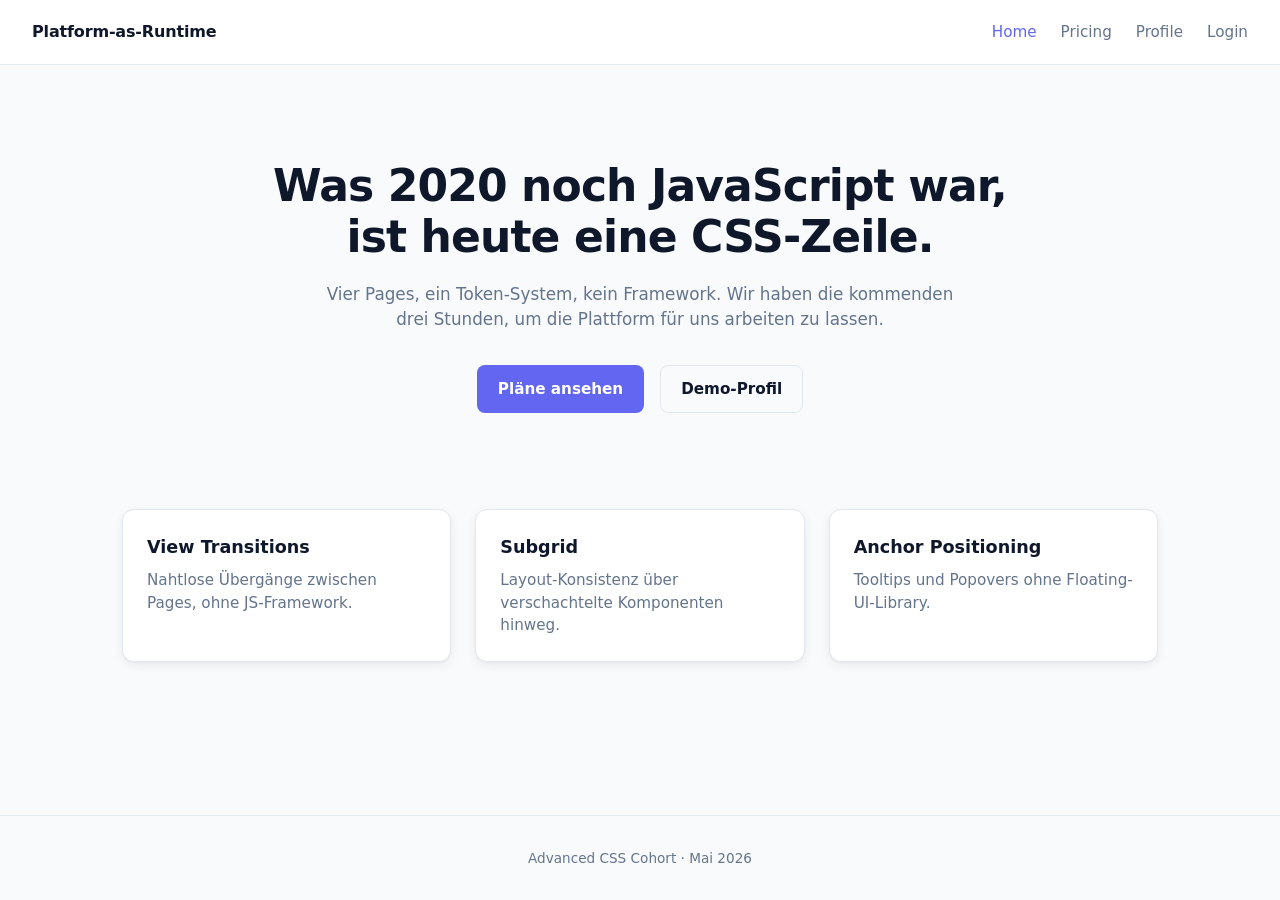
==== index.html @ ac160829 "feat: starter site — Home/Pricing/Profile/Login + tokens + stubs for transitions and tooltips" ====
<!DOCTYPE html>
<html lang="de">
<head>
  <meta charset="UTF-8">
  <meta name="viewport" content="width=device-width, initial-scale=1.0">
  <title>Platform as Runtime — Home</title>
  <link rel="stylesheet" href="tokens.css">
  <link rel="stylesheet" href="base.css">
  <link rel="stylesheet" href="pages.css">
  <link rel="stylesheet" href="transitions.css">
  <link rel="stylesheet" href="tooltips.css">
</head>
<body>
  <header class="site-nav">
    <a href="index.html" class="brand">Platform-as-Runtime</a>
    <nav>
      <a href="index.html" aria-current="page">Home</a>
      <a href="pricing.html">Pricing</a>
      <a href="profile.html">Profile</a>
      <a href="login.html">Login</a>
    </nav>
  </header>

  <main class="page page-home">
    <section class="hero">
      <h1>Was 2020 noch JavaScript war,<br>ist heute eine CSS-Zeile.</h1>
      <p class="lead">
        Vier Pages, ein Token-System, kein Framework. Wir haben die kommenden
        drei Stunden, um die Plattform für uns arbeiten zu lassen.
      </p>
      <div class="cta-row">
        <a href="pricing.html" class="btn btn-primary">Pläne ansehen</a>
        <a href="profile.html" class="btn btn-ghost">Demo-Profil</a>
      </div>
    </section>

    <section class="grid-features">
      <article class="feature-card">
        <h3>View Transitions</h3>
        <p>Nahtlose Übergänge zwischen Pages, ohne JS-Framework.</p>
      </article>
      <article class="feature-card">
        <h3>Subgrid</h3>
        <p>Layout-Konsistenz über verschachtelte Komponenten hinweg.</p>
      </article>
      <article class="feature-card">
        <h3>Anchor Positioning</h3>
        <p>Tooltips und Popovers ohne Floating-UI-Library.</p>
      </article>
    </section>
  </main>

  <footer class="site-footer">
    <p>Advanced CSS Cohort · Mai 2026</p>
  </footer>
</body>
</html>
---- tokens.css ----
/* ============================================================
   TOKENS.CSS — 3-Layer Token-System
   Layer 1 = Primitives, Layer 2 = Semantic, Layer 3 = Component
   Brand-Wechsel = Layer 2 ändern, alle Layer-3-Werte folgen.
   ============================================================ */

/* LAYER 1 — PRIMITIVES (rohe Werte, niemals direkt in Components) */
:root {
  --slate-50:  #f8fafc;
  --slate-100: #f1f5f9;
  --slate-200: #e2e8f0;
  --slate-300: #cbd5e1;
  --slate-500: #64748b;
  --slate-700: #334155;
  --slate-900: #0f172a;
  --indigo-500: #6366f1;
  --white: #ffffff;
  --black: #000000;
}

/* LAYER 2 — SEMANTIC (Bedeutung, nicht Zahl) */
:root {
  --color-brand:        var(--indigo-500);
  --color-text:         var(--slate-900);
  --color-text-muted:   var(--slate-500);
  --color-bg:           var(--slate-50);
  --color-card:         var(--white);
  --color-border:       var(--slate-200);
  --color-muted:        var(--slate-300);
}

/* LAYER 3 — COMPONENT (color-mix derived, oklch) */
:root {
  --color-featured-tint:   color-mix(in oklch, var(--color-brand)  8%, white);
  --color-featured-border: color-mix(in oklch, var(--color-brand) 70%, white);
  --color-button-hover:    color-mix(in oklch, var(--color-brand) 85%, black);
  --color-tooltip-bg:      var(--slate-900);
  --color-tooltip-text:    var(--slate-50);

  --radius-card:   0.75rem;
  --radius-button: 0.5rem;
  --radius-pill:   999px;

  --shadow-card: 0 1px 2px color-mix(in oklch, var(--black) 4%, transparent),
                 0 4px 12px color-mix(in oklch, var(--black) 6%, transparent);
}
---- base.css ----
/* ============================================================
   BASE.CSS — Reset + Body + Nav + Footer + Buttons
   Wiederverwendbar auf allen Pages.
   ============================================================ */

*,
*::before,
*::after {
  box-sizing: border-box;
  margin: 0;
  padding: 0;
}

html {
  scroll-behavior: smooth;
}

body {
  font-family: system-ui, -apple-system, "Segoe UI", sans-serif;
  background: var(--color-bg);
  color: var(--color-text);
  line-height: 1.5;
  min-height: 100vh;
  display: flex;
  flex-direction: column;
}

/* === Site Navigation (auf allen Pages identisch) === */
.site-nav {
  display: flex;
  justify-content: space-between;
  align-items: center;
  padding: 1.25rem 2rem;
  background: var(--color-card);
  border-bottom: 1px solid var(--color-border);
}

.site-nav .brand {
  font-weight: 700;
  font-size: 1rem;
  color: var(--color-text);
  text-decoration: none;
  letter-spacing: -0.01em;
}

.site-nav nav {
  display: flex;
  gap: 1.5rem;
}

.site-nav nav a {
  color: var(--color-text-muted);
  text-decoration: none;
  font-size: 0.95rem;
  transition: color 0.15s ease;
}

.site-nav nav a:hover,
.site-nav nav a[aria-current="page"] {
  color: var(--color-brand);
}

/* === Main Content === */
.page {
  flex: 1;
  width: 100%;
  max-width: 1100px;
  margin: 0 auto;
  padding: 3rem 2rem;
}

/* === Buttons (geteilt) === */
.btn {
  display: inline-block;
  padding: 0.75rem 1.25rem;
  border-radius: var(--radius-button);
  font-weight: 600;
  font-size: 0.95rem;
  text-decoration: none;
  cursor: pointer;
  border: 1px solid transparent;
  transition: background 0.2s ease, color 0.2s ease, border-color 0.2s ease;
}

.btn-primary {
  background: var(--color-brand);
  color: white;
}

.btn-primary:hover {
  background: var(--color-button-hover);
}

.btn-ghost {
  background: transparent;
  color: var(--color-text);
  border-color: var(--color-border);
}

.btn-ghost:hover {
  border-color: var(--color-brand);
  color: var(--color-brand);
}

.btn:focus-visible {
  outline: 3px solid var(--color-featured-border);
  outline-offset: 2px;
}

/* === Footer === */
.site-footer {
  text-align: center;
  padding: 2rem;
  color: var(--color-text-muted);
  font-size: 0.85rem;
  border-top: 1px solid var(--color-border);
}
---- pages.css ----
/* ============================================================
   PAGES.CSS — Page-spezifische Styles für alle vier Pages.
   Home, Pricing, Profile, Login.
   ============================================================ */

/* ========== HOME ========== */
.page-home .hero {
  text-align: center;
  padding: 3rem 0 4rem;
}

.page-home h1 {
  font-size: clamp(1.75rem, 4vw, 2.75rem);
  font-weight: 800;
  letter-spacing: -0.02em;
  line-height: 1.15;
}

.page-home .lead {
  margin-top: 1.25rem;
  font-size: 1.05rem;
  color: var(--color-text-muted);
  max-width: 640px;
  margin-left: auto;
  margin-right: auto;
}

.page-home .cta-row {
  margin-top: 2rem;
  display: flex;
  gap: 1rem;
  justify-content: center;
  flex-wrap: wrap;
}

.grid-features {
  display: grid;
  grid-template-columns: repeat(auto-fit, minmax(240px, 1fr));
  gap: 1.5rem;
  margin-top: 2rem;
}

.feature-card {
  background: var(--color-card);
  border: 1px solid var(--color-border);
  border-radius: var(--radius-card);
  padding: 1.5rem;
  box-shadow: var(--shadow-card);
}

.feature-card h3 {
  font-size: 1.1rem;
  font-weight: 700;
  margin-bottom: 0.5rem;
}

.feature-card p {
  color: var(--color-text-muted);
  font-size: 0.95rem;
}

/* ========== PRICING ========== */
.page-pricing h1 {
  text-align: center;
  font-size: 2.25rem;
  font-weight: 800;
  letter-spacing: -0.02em;
}

.page-pricing .lead {
  text-align: center;
  color: var(--color-text-muted);
  margin-top: 0.5rem;
  margin-bottom: 2.5rem;
}

.pricing-grid {
  display: grid;
  grid-template-columns: repeat(auto-fit, minmax(260px, 1fr));
  gap: 1.5rem;

  /* === ISSUE #2 — Subgrid kommt hier dazu ===
     Aktuell hat jede Card ihre eigene innere Höhe.
     Cards mit unterschiedlich langen Features-Listen sind
     vertikal nicht aligned. Subgrid auf .plan macht jede Row
     in jeder Card gleich hoch. Code in der Lecture, Block B. */
}

.plan {
  background: var(--color-card);
  border: 1px solid var(--color-border);
  border-radius: var(--radius-card);
  padding: 2rem;
  display: flex;
  flex-direction: column;
  gap: 0.75rem;
  box-shadow: var(--shadow-card);
}

.plan h2 {
  font-size: 1.1rem;
  font-weight: 700;
}

.plan .price {
  font-size: 2.5rem;
  font-weight: 800;
  color: var(--color-brand);
  letter-spacing: -0.02em;
}

.plan .desc {
  color: var(--color-text-muted);
  font-size: 0.95rem;
}

.plan .features {
  list-style: none;
  display: flex;
  flex-direction: column;
  gap: 0.4rem;
  margin: 0.5rem 0;
}

.plan .features li {
  font-size: 0.9rem;
  padding-left: 1.25rem;
  position: relative;
}

.plan .features li::before {
  content: "✓";
  position: absolute;
  left: 0;
  color: var(--color-brand);
  font-weight: 700;
}

.plan .btn {
  margin-top: auto;
  text-align: center;
}

.plan-featured {
  background: var(--color-featured-tint);
  border: 2px solid var(--color-featured-border);
}

/* ========== PROFILE ========== */
.page-profile .profile-header {
  display: flex;
  gap: 1.5rem;
  align-items: center;
  margin-bottom: 2.5rem;
}

.avatar {
  width: 80px;
  height: 80px;
  border-radius: 50%;
  background: var(--color-featured-tint);
  border: 2px solid var(--color-featured-border);
  display: grid;
  place-items: center;
  font-weight: 800;
  font-size: 1.25rem;
  color: var(--color-brand);
  flex-shrink: 0;
}

.profile-meta h1 {
  font-size: 1.75rem;
  font-weight: 800;
  letter-spacing: -0.02em;
}

.profile-meta .role {
  color: var(--color-text-muted);
  font-size: 0.95rem;
  margin-top: 0.15rem;
}

.profile-meta .bio {
  margin-top: 0.5rem;
  max-width: 480px;
}

.stats {
  display: grid;
  grid-template-columns: repeat(auto-fit, minmax(140px, 1fr));
  gap: 1rem;
}

.stat {
  background: var(--color-card);
  border: 1px solid var(--color-border);
  border-radius: var(--radius-card);
  padding: 1.25rem;
  display: flex;
  flex-direction: column;
  gap: 0.25rem;
  text-align: left;
  cursor: pointer;
  font: inherit;
  color: inherit;
  box-shadow: var(--shadow-card);
  transition: border-color 0.15s ease;
}

.stat:hover {
  border-color: var(--color-featured-border);
}

.stat-value {
  font-size: 1.75rem;
  font-weight: 800;
  color: var(--color-brand);
}

.stat-label {
  font-size: 0.85rem;
  color: var(--color-text-muted);
}

/* ========== LOGIN ========== */
.page-login {
  display: grid;
  place-items: center;
}

.login-card {
  width: 100%;
  max-width: 420px;
  background: var(--color-card);
  border: 1px solid var(--color-border);
  border-radius: var(--radius-card);
  padding: 2.25rem;
  box-shadow: var(--shadow-card);
}

.login-card h1 {
  font-size: 1.5rem;
  font-weight: 800;
  letter-spacing: -0.02em;
}

.login-card .subtitle {
  color: var(--color-text-muted);
  font-size: 0.95rem;
  margin-top: 0.25rem;
  margin-bottom: 1.5rem;
}

.login-form {
  display: flex;
  flex-direction: column;
  gap: 1.25rem;
}

.field {
  display: flex;
  flex-direction: column;
  gap: 0.35rem;
}

.field label {
  font-size: 0.85rem;
  font-weight: 600;
}

.field input {
  padding: 0.65rem 0.8rem;
  border: 1px solid var(--color-border);
  border-radius: var(--radius-button);
  font: inherit;
  background: var(--color-card);
  transition: border-color 0.15s ease, box-shadow 0.15s ease;
}

.field input:focus {
  outline: none;
  border-color: var(--color-brand);
  box-shadow: 0 0 0 3px var(--color-featured-tint);
}

.login-form:has(input:placeholder-shown) .btn {
  opacity: 0.55;
  cursor: not-allowed;
}

.forgot {
  text-align: center;
  font-size: 0.85rem;
  margin-top: 0.5rem;
}

.forgot a {
  color: var(--color-brand);
  text-decoration: none;
}
---- transitions.css ----
/* ============================================================
   TRANSITIONS.CSS — View Transitions API
   Diese Datei ist absichtlich fast leer.
   Die Lecture füllt sie zwischen den Markern.

   Issues, die hier gelöst werden:
     · Issue #1 — Page-Transitions zwischen allen vier Pages
     · Issue #4 — view-transition-name Collision (Hyrum's Law)
   ============================================================ */


/* === BEGIN ISSUE #1 — View Transitions Opt-In === */
/*  Wir aktivieren View Transitions als Opt-In für die ganze
    Page. Eine Zeile reicht. Browser ohne Support ignorieren
    es stillschweigend.                                        */



/* === END ISSUE #1 === */


/* === BEGIN ISSUE #1 — Custom Animation für Page-Wechsel === */
/*  Default-Transition ist ein Crossfade. Wir bauen ein leichtes
    Slide-In, das sich nach Linear/Vercel anfühlt.             */



/* === END ISSUE #1 === */


/* === BEGIN ISSUE #4 — Eindeutige Transition-Names === */
/*  Wenn mehrere Elemente auf zwei Pages denselben
    view-transition-name haben, wirft der Browser einen Fehler.
    Wir geben jeder Pricing-Card einen eindeutigen Name.       */



/* === END ISSUE #4 === */
---- tooltips.css ----
/* ============================================================
   TOOLTIPS.CSS — Anchor Positioning API
   Diese Datei ist absichtlich fast leer.
   Die Lecture füllt sie zwischen den Markern.

   Issue, das hier gelöst wird:
     · Issue #3 — Tooltips auf Profile-Stats ohne JS-Library
   ============================================================ */


/* === BEGIN ISSUE #3 — Anchor Setup === */
/*  Jede .stat wird zu einem Anker, an dem ein Tooltip hängt.
    Wir benutzen anchor-name, position-anchor und das
    ::after-Pseudo-Element für den Tooltip-Inhalt.            */



/* === END ISSUE #3 === */


/* === BEGIN ISSUE #3 — Tooltip Visual + Position === */
/*  Tooltip ist standardmäßig versteckt. Auf :hover und :focus
    erscheint er, positioniert über dem Anker.                */



/* === END ISSUE #3 === */


/* === BEGIN ISSUE #5 — @supports Fallback === */
/*  Anchor Positioning läuft Mai 2026 nur in Chromium-Browsern.
    Firefox + Safari sehen einen einfachen, statischen Fallback.
    Das gehört in @supports, damit moderne Browser den Block
    sehen, ältere ihn überspringen.                            */



/* === END ISSUE #5 === */
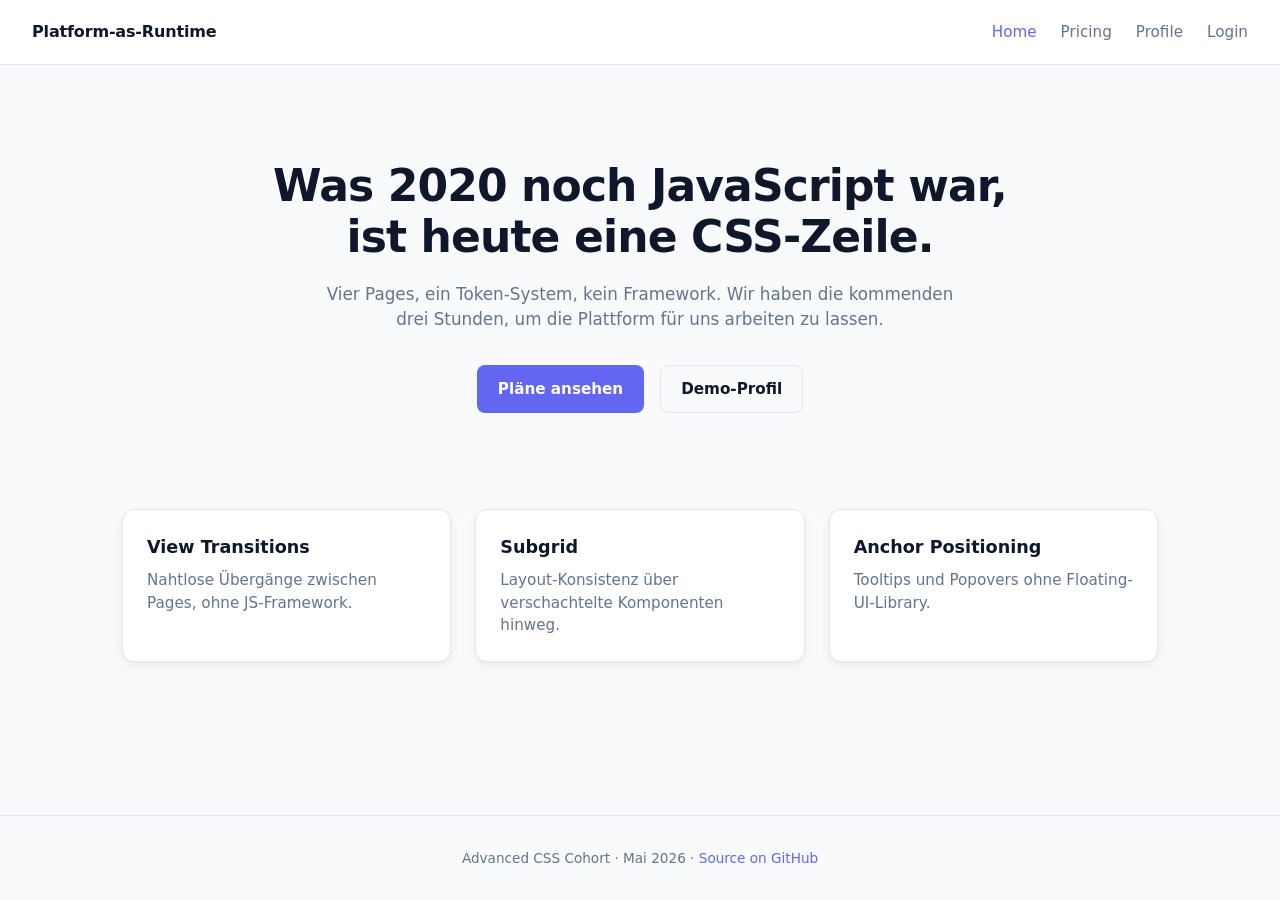
==== commit 6b89fbe3: "feat: add source repo link to footer on all pages, closes #8" ====
--- a/index.html
+++ b/index.html
@@ -51,7 +51,7 @@
   </main>
 
   <footer class="site-footer">
-    <p>Advanced CSS Cohort · Mai 2026</p>
+    <p>Advanced CSS Cohort · Mai 2026 · <a href="https://github.com/OthmanAdi/advanced-css-day-3-platform-as-runtime">Source on GitHub</a></p>
   </footer>
 </body>
 </html>
--- a/base.css
+++ b/base.css
@@ -115,3 +115,12 @@
   font-size: 0.85rem;
   border-top: 1px solid var(--color-border);
 }
+
+.site-footer a {
+  color: var(--color-brand);
+  text-decoration: none;
+}
+
+.site-footer a:hover {
+  text-decoration: underline;
+}
--- a/transitions.css
+++ b/transitions.css
@@ -13,7 +13,9 @@
 /*  Wir aktivieren View Transitions als Opt-In für die ganze
     Page. Eine Zeile reicht. Browser ohne Support ignorieren
     es stillschweigend.                                        */
-
+@view-transition {
+    navigation:auto;
+}
 
 
 /* === END ISSUE #1 === */
@@ -22,7 +24,27 @@
 /* === BEGIN ISSUE #1 — Custom Animation für Page-Wechsel === */
 /*  Default-Transition ist ein Crossfade. Wir bauen ein leichtes
     Slide-In, das sich nach Linear/Vercel anfühlt.             */
+::view-transition-old(root){
+    animation: 250ms cubic-bezier(0.4, 0, 0.2, 1) both fade-slide-out;
+}
 
+::view-transition-new(root){
+    animation: 250ms cubic-bezier(0.4, 0, 0.2, 1) both fade-slide-in;
+}
+
+@keyframes fade-slide-out{
+    to{
+        opacity: 0;
+        transform: translateY(-8px);
+    }
+}
+
+@keyframes fade-slide-in {
+    from{
+        opacity: 0;
+        transform: translateY(8px);
+    }
+}
 
 
 /* === END ISSUE #1 === */
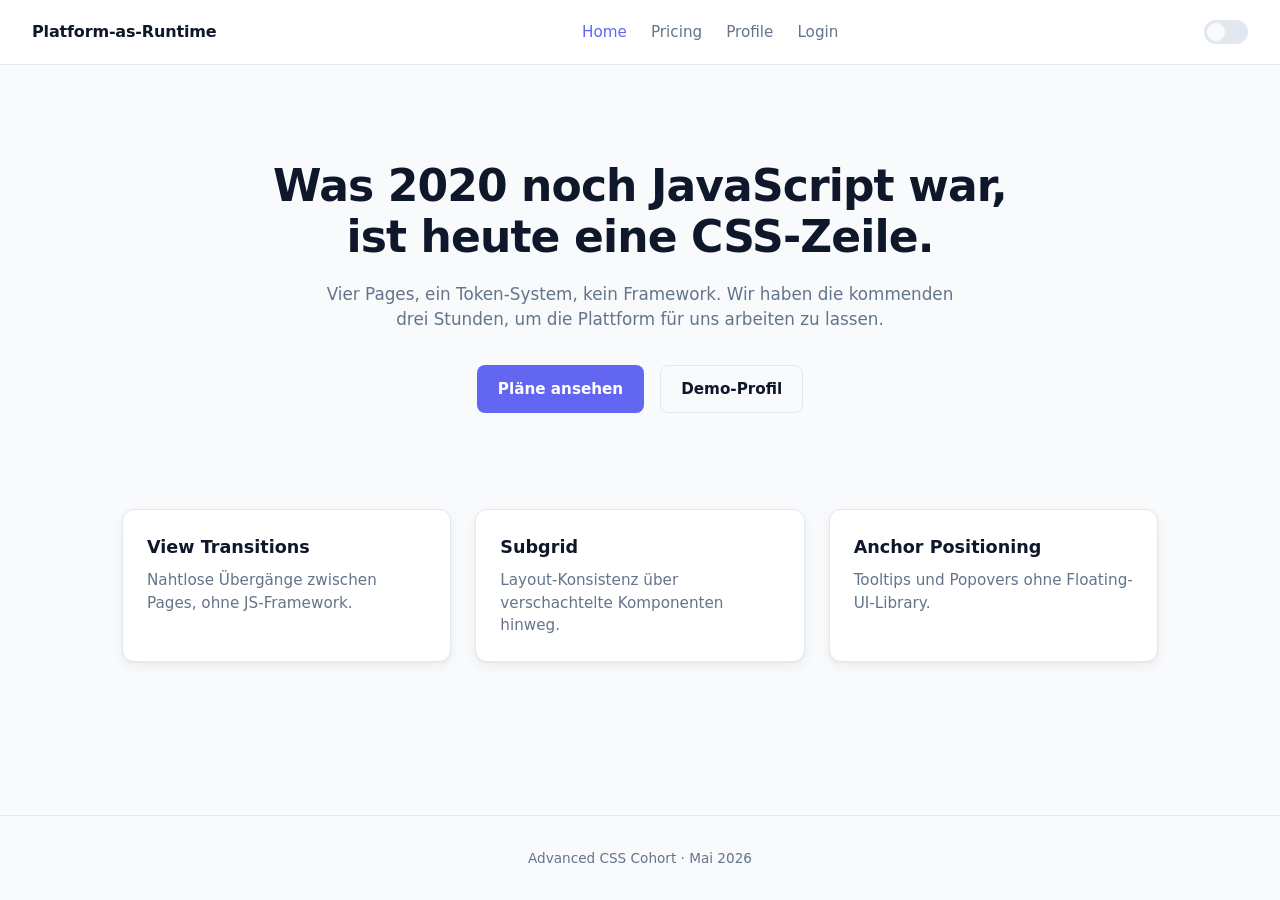
==== commit 776c89a5: "feat: dark mode toggle with :has() and checkbox, closes #14" ====
--- a/index.html
+++ b/index.html
@@ -19,6 +19,10 @@
       <a href="profile.html">Profile</a>
       <a href="login.html">Login</a>
     </nav>
+    <label class="theme-switch" aria-label="Dark Mode umschalten">
+      <input type="checkbox" id="theme-toggle">
+      <span class="theme-switch-slider"></span>
+    </label>
   </header>
 
   <main class="page page-home">
@@ -51,7 +55,7 @@
   </main>
 
   <footer class="site-footer">
-    <p>Advanced CSS Cohort · Mai 2026 · <a href="https://github.com/OthmanAdi/advanced-css-day-3-platform-as-runtime">Source on GitHub</a></p>
+    <p>Advanced CSS Cohort · Mai 2026</p>
   </footer>
 </body>
 </html>
--- a/tokens.css
+++ b/tokens.css
@@ -44,3 +44,13 @@
   --shadow-card: 0 1px 2px color-mix(in oklch, var(--black) 4%, transparent),
                  0 4px 12px color-mix(in oklch, var(--black) 6%, transparent);
 }
+
+/* DARK MODE — activated via :has() when #theme-toggle is checked */
+body:has(#theme-toggle:checked) {
+  --color-text:         var(--slate-50);
+  --color-text-muted:   var(--slate-300);
+  --color-bg:           var(--slate-900);
+  --color-card:         var(--slate-700);
+  --color-border:       var(--slate-500);
+  --color-muted:        var(--slate-500);
+}
--- a/base.css
+++ b/base.css
@@ -60,6 +60,55 @@
   color: var(--color-brand);
 }
 
+/* === Theme Toggle === */
+.theme-switch {
+  position: relative;
+  display: inline-block;
+  width: 44px;
+  height: 24px;
+  cursor: pointer;
+  flex-shrink: 0;
+}
+
+.theme-switch input {
+  opacity: 0;
+  width: 0;
+  height: 0;
+}
+
+.theme-switch-slider {
+  position: absolute;
+  inset: 0;
+  background: var(--color-border);
+  border-radius: var(--radius-pill);
+  transition: background 0.25s ease;
+}
+
+.theme-switch-slider::before {
+  content: "";
+  position: absolute;
+  width: 18px;
+  height: 18px;
+  left: 3px;
+  bottom: 3px;
+  background: var(--color-bg);
+  border-radius: 50%;
+  transition: transform 0.25s ease;
+}
+
+.theme-switch input:checked + .theme-switch-slider {
+  background: var(--color-brand);
+}
+
+.theme-switch input:checked + .theme-switch-slider::before {
+  transform: translateX(20px);
+}
+
+.theme-switch input:focus-visible + .theme-switch-slider {
+  outline: 3px solid var(--color-featured-border);
+  outline-offset: 2px;
+}
+
 /* === Main Content === */
 .page {
   flex: 1;
@@ -115,12 +164,3 @@
   font-size: 0.85rem;
   border-top: 1px solid var(--color-border);
 }
-
-.site-footer a {
-  color: var(--color-brand);
-  text-decoration: none;
-}
-
-.site-footer a:hover {
-  text-decoration: underline;
-}
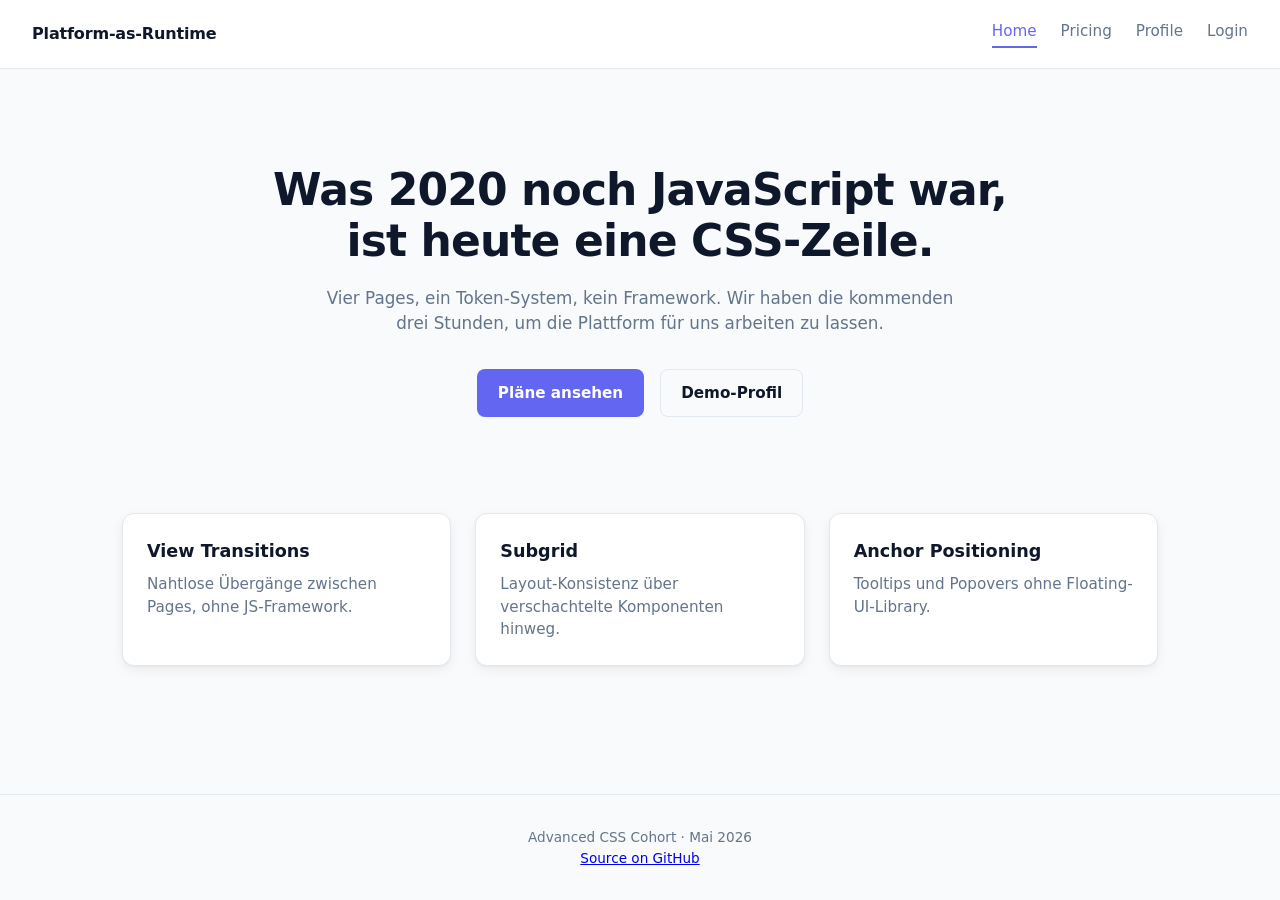
==== commit 5c7227d1: "added footer link on every .html" ====
--- a/index.html
+++ b/index.html
@@ -19,10 +19,6 @@
       <a href="profile.html">Profile</a>
       <a href="login.html">Login</a>
     </nav>
-    <label class="theme-switch" aria-label="Dark Mode umschalten">
-      <input type="checkbox" id="theme-toggle">
-      <span class="theme-switch-slider"></span>
-    </label>
   </header>
 
   <main class="page page-home">
@@ -56,6 +52,7 @@
 
   <footer class="site-footer">
     <p>Advanced CSS Cohort · Mai 2026</p>
+    <p><a href="https://github.com/OthmanAdi/advanced-css-day-3-platform-as-runtime" target="_blank" rel="noopener noreferrer">Source on GitHub</a></p>
   </footer>
 </body>
 </html>
--- a/base.css
+++ b/base.css
@@ -55,59 +55,16 @@
   transition: color 0.15s ease;
 }
 
-.site-nav nav a:hover,
-.site-nav nav a[aria-current="page"] {
+.site-nav nav a:hover {
   color: var(--color-brand);
 }
 
-/* === Theme Toggle === */
-.theme-switch {
-  position: relative;
-  display: inline-block;
-  width: 44px;
-  height: 24px;
-  cursor: pointer;
-  flex-shrink: 0;
+.site-nav nav a[aria-current="page"] {
+  color: var(--color-brand);
+  border-bottom: 2px solid var(--color-brand);
+  padding-bottom: 0.2rem;
 }
 
-.theme-switch input {
-  opacity: 0;
-  width: 0;
-  height: 0;
-}
-
-.theme-switch-slider {
-  position: absolute;
-  inset: 0;
-  background: var(--color-border);
-  border-radius: var(--radius-pill);
-  transition: background 0.25s ease;
-}
-
-.theme-switch-slider::before {
-  content: "";
-  position: absolute;
-  width: 18px;
-  height: 18px;
-  left: 3px;
-  bottom: 3px;
-  background: var(--color-bg);
-  border-radius: 50%;
-  transition: transform 0.25s ease;
-}
-
-.theme-switch input:checked + .theme-switch-slider {
-  background: var(--color-brand);
-}
-
-.theme-switch input:checked + .theme-switch-slider::before {
-  transform: translateX(20px);
-}
-
-.theme-switch input:focus-visible + .theme-switch-slider {
-  outline: 3px solid var(--color-featured-border);
-  outline-offset: 2px;
-}
 
 /* === Main Content === */
 .page {
@@ -163,4 +120,4 @@
   color: var(--color-text-muted);
   font-size: 0.85rem;
   border-top: 1px solid var(--color-border);
-}
+}
--- a/pages.css
+++ b/pages.css
@@ -9,6 +9,24 @@
   padding: 3rem 0 4rem;
 }
 
+.page-home .hero>* {
+  animation: fade-in-slide linear both;
+  animation-timeline: view();
+  animation-range: entry 0% entry 30%;
+}
+
+@keyframes fade-in-slide {
+  from {
+    opacity: 0;
+    transform: translateY(30px);
+  }
+
+  to {
+    opacity: 1;
+    transform: translateY(0);
+  }
+}
+
 .page-home h1 {
   font-size: clamp(1.75rem, 4vw, 2.75rem);
   font-weight: 800;
@@ -76,7 +94,8 @@
 
 .pricing-grid {
   display: grid;
-  grid-template-columns: repeat(auto-fit, minmax(260px, 1fr));
+  grid-template-columns: repeat(auti-fit, minmax(280px, 1fr));
+  grid-template-rows: auto auto auto 1fr auto;
   gap: 1.5rem;
 
   /* === ISSUE #2 — Subgrid kommt hier dazu ===
@@ -91,8 +110,10 @@
   border: 1px solid var(--color-border);
   border-radius: var(--radius-card);
   padding: 2rem;
-  display: flex;
-  flex-direction: column;
+  display: grid;
+  grid-row: span 5;
+  grid-template-rows: subgrid;
+  /* flex-direction: column; */
   gap: 0.75rem;
   box-shadow: var(--shadow-card);
 }
@@ -117,9 +138,10 @@
 .plan .features {
   list-style: none;
   display: flex;
-  flex-direction: column;
+  /* flex-direction: column; */
   gap: 0.4rem;
   margin: 0.5rem 0;
+  grid-template-columns: repeat(auto-fit, minmax(240px, 1fr));
 }
 
 .plan .features li {
@@ -137,7 +159,6 @@
 }
 
 .plan .btn {
-  margin-top: auto;
   text-align: center;
 }
 
@@ -283,6 +304,49 @@
   box-shadow: 0 0 0 3px var(--color-featured-tint);
 }
 
+/* Error-State für Email-Feld: nur wenn nicht leer UND invalid */
+.field:has(input:not(:placeholder-shown):invalid) input {
+  border-color: var(--color-error, #ef4444);
+  animation: color-shift 0.3s ease;
+}
+
+.field:has(input:not(:placeholder-shown):invalid) {
+  position: relative;
+}
+
+.field:has(input:not(:placeholder-shown):invalid)::after {
+  content: "✕";
+  position: absolute;
+  right: 0.75rem;
+  top: 1.6rem;
+  color: var(--color-error, #ef4444);
+  font-size: 0.9rem;
+  pointer-events: none;
+  animation: fade-in 0.3s ease;
+}
+
+@keyframes fade-in {
+  from {
+    opacity: 0;
+    transform: translateY(-2px);
+  }
+
+  to {
+    opacity: 1;
+    transform: translateY(0);
+  }
+}
+
+@keyframes color-shift {
+  from {
+    border-color: var(--color-brand);
+  }
+
+  to {
+    border-color: var(--color-error, #ef4444);
+  }
+}
+
 .login-form:has(input:placeholder-shown) .btn {
   opacity: 0.55;
   cursor: not-allowed;
@@ -298,3 +362,101 @@
   color: var(--color-brand);
   text-decoration: none;
 }
+
+/* ========== 404 ========== */
+.page-404 {
+  display: grid;
+  place-items: center;
+  position: relative;
+  overflow: hidden;
+  background: linear-gradient(135deg, #0f0c29, #302b63, #24243e);
+  background-size: 400% 400%;
+  animation: multiverseShift 15s ease infinite;
+}
+
+.page-404::before {
+  content: '';
+  position: absolute;
+  top: 0;
+  left: 0;
+  right: 0;
+  bottom: 0;
+  background-image:
+    radial-gradient(circle at 20% 50%, rgba(120, 119, 198, 0.3) 0%, transparent 50%),
+    radial-gradient(circle at 80% 80%, rgba(255, 119, 198, 0.2) 0%, transparent 50%),
+    radial-gradient(circle at 40% 20%, rgba(120, 219, 255, 0.2) 0%, transparent 50%);
+  animation: universePulse 8s ease-in-out infinite;
+}
+
+.page-404::after {
+  content: '';
+  position: absolute;
+  top: 0;
+  left: 0;
+  right: 0;
+  bottom: 0;
+  background-image:
+    radial-gradient(1px 1px at 10% 10%, white, transparent),
+    radial-gradient(1px 1px at 20% 30%, white, transparent),
+    radial-gradient(1px 1px at 30% 70%, white, transparent),
+    radial-gradient(1px 1px at 40% 20%, white, transparent),
+    radial-gradient(1px 1px at 50% 50%, white, transparent),
+    radial-gradient(1px 1px at 60% 80%, white, transparent),
+    radial-gradient(1px 1px at 70% 30%, white, transparent),
+    radial-gradient(1px 1px at 80% 60%, white, transparent),
+    radial-gradient(1px 1px at 90% 40%, white, transparent),
+    radial-gradient(2px 2px at 15% 45%, rgba(255, 255, 255, 0.8), transparent),
+    radial-gradient(2px 2px at 75% 25%, rgba(255, 255, 255, 0.8), transparent);
+  background-size: 200% 200%;
+  animation: starsFloat 20s linear infinite;
+  opacity: 0.6;
+}
+
+@keyframes multiverseShift {
+  0% { background-position: 0% 50%; }
+  50% { background-position: 100% 50%; }
+  100% { background-position: 0% 50%; }
+}
+
+@keyframes universePulse {
+  0%, 100% { opacity: 0.3; transform: scale(1); }
+  50% { opacity: 0.8; transform: scale(1.1); }
+}
+
+@keyframes starsFloat {
+  0% { background-position: 0% 0%; }
+  100% { background-position: 200% 200%; }
+}
+
+.error-card {
+  width: 100%;
+  max-width: 420px;
+  background: rgba(255, 255, 255, 0.85);
+  border: 1px solid var(--color-border);
+  border-radius: var(--radius-card);
+  padding: 2.25rem;
+  box-shadow: var(--shadow-card);
+  text-align: center;
+  position: relative;
+  z-index: 1;
+  backdrop-filter: blur(10px);
+}
+
+.error-card h1 {
+  font-size: 1.5rem;
+  font-weight: 800;
+  letter-spacing: -0.02em;
+  margin-bottom: 1.5rem;
+}
+
+.error-card .subtitle {
+  color: var(--color-text-muted);
+  font-size: 0.95rem;
+  line-height: 1.6;
+  margin-bottom: 2rem;
+}
+
+.error-card .btn {
+  display: inline-block;
+  margin-top: 1rem;
+}
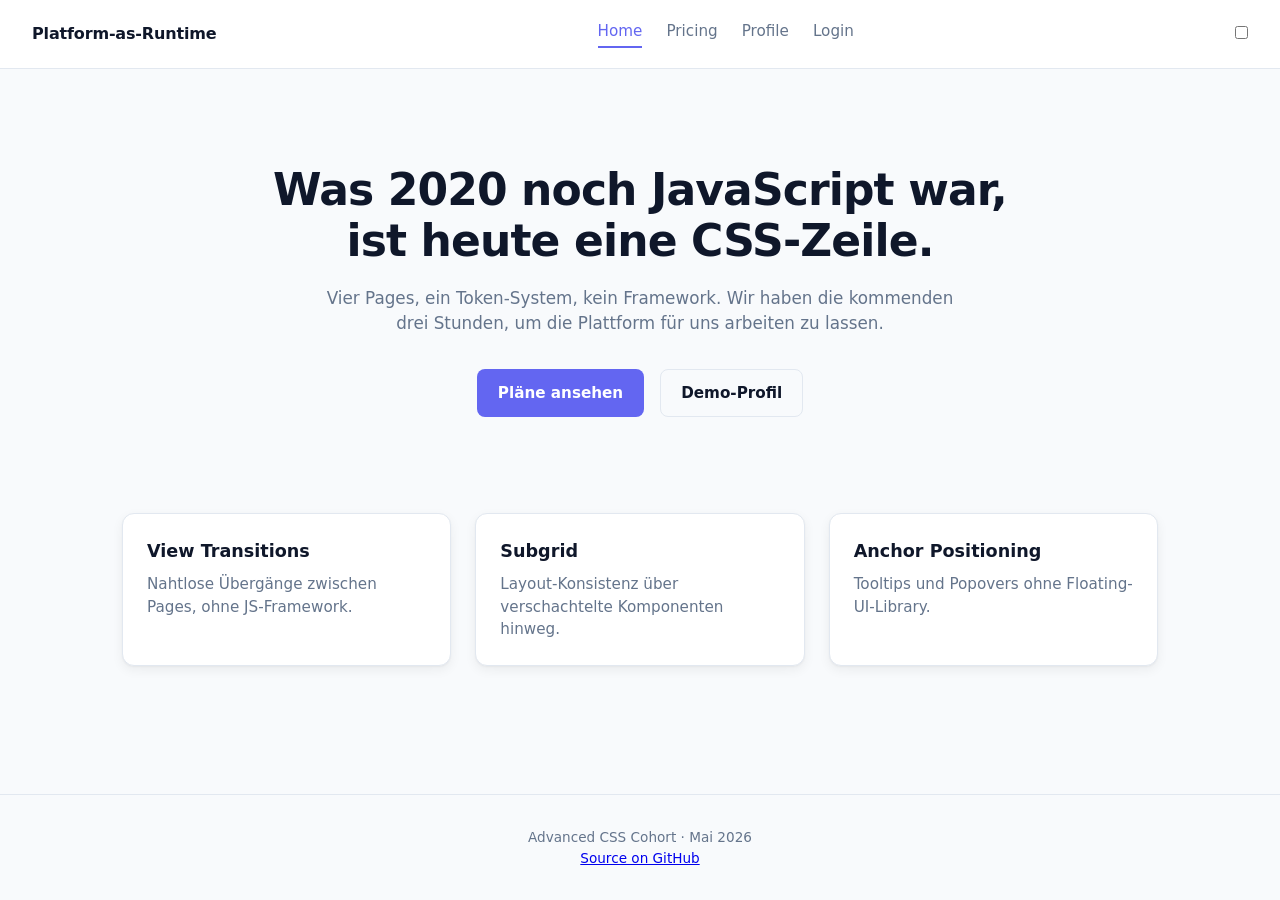
==== commit 5075ccf4: "Merge branch 'main' into issue-14-dark-mode-toggle" ====
--- a/index.html
+++ b/index.html
@@ -19,6 +19,10 @@
       <a href="profile.html">Profile</a>
       <a href="login.html">Login</a>
     </nav>
+    <label class="theme-switch" aria-label="Dark Mode umschalten">
+      <input type="checkbox" id="theme-toggle">
+      <span class="theme-switch-slider"></span>
+    </label>
   </header>
 
   <main class="page page-home">
--- a/base.css
+++ b/base.css
@@ -97,17 +97,20 @@
   background: var(--color-button-hover);
 }
 
+/* (0,1,0) */
 .btn-ghost {
   background: transparent;
   color: var(--color-text);
   border-color: var(--color-border);
 }
 
+/* (0,2,0) */
 .btn-ghost:hover {
   border-color: var(--color-brand);
   color: var(--color-brand);
 }
 
+/* (0,2,0) */
 .btn:focus-visible {
   outline: 3px solid var(--color-featured-border);
   outline-offset: 2px;
--- a/pages.css
+++ b/pages.css
@@ -9,7 +9,7 @@
   padding: 3rem 0 4rem;
 }
 
-.page-home .hero>* {
+.page-home .hero > * {
   animation: fade-in-slide linear both;
   animation-timeline: view();
   animation-range: entry 0% entry 30%;
@@ -20,7 +20,6 @@
     opacity: 0;
     transform: translateY(30px);
   }
-
   to {
     opacity: 1;
     transform: translateY(0);
@@ -94,7 +93,7 @@
 
 .pricing-grid {
   display: grid;
-  grid-template-columns: repeat(auti-fit, minmax(280px, 1fr));
+  grid-template-columns: repeat(auto-fit, minmax(260px, 1fr));
   grid-template-rows: auto auto auto 1fr auto;
   gap: 1.5rem;
 
@@ -138,10 +137,9 @@
 .plan .features {
   list-style: none;
   display: flex;
-  /* flex-direction: column; */
+  flex-direction: column;
   gap: 0.4rem;
   margin: 0.5rem 0;
-  grid-template-columns: repeat(auto-fit, minmax(240px, 1fr));
 }
 
 .plan .features li {
@@ -326,25 +324,13 @@
 }
 
 @keyframes fade-in {
-  from {
-    opacity: 0;
-    transform: translateY(-2px);
-  }
-
-  to {
-    opacity: 1;
-    transform: translateY(0);
-  }
+  from { opacity: 0; transform: translateY(-2px); }
+  to { opacity: 1; transform: translateY(0); }
 }
 
 @keyframes color-shift {
-  from {
-    border-color: var(--color-brand);
-  }
-
-  to {
-    border-color: var(--color-error, #ef4444);
-  }
+  from { border-color: var(--color-brand); }
+  to { border-color: var(--color-error, #ef4444); }
 }
 
 .login-form:has(input:placeholder-shown) .btn {
--- a/transitions.css
+++ b/transitions.css
@@ -58,3 +58,20 @@
 
 
 /* === END ISSUE #4 === */
+
+/* Naming Convestion support to article id´s & adding smooth transition */
+
+#plan-hobby{
+    view-transition-name: --plan-hobby;
+}
+#plan-starter{
+    view-transition-name: --plan-starter;
+}
+#plan-pro{
+    view-transition-name: --plan-pro;
+}
+#plan-enterprise{
+    view-transition-name: --plan-enterprise;
+    }
+
+
--- a/tooltips.css
+++ b/tooltips.css
@@ -6,7 +6,28 @@
    Issue, das hier gelöst wird:
      · Issue #3 — Tooltips auf Profile-Stats ohne JS-Library
    ============================================================ */
+@supports(anchor-name: --x) {
+    /* Alle Styles in diesem Block laufen nur in Browsern, die die Anchor Positioning API unterstützen. */
 
+
+.start {
+    anchor-name: --stat;
+    position: relative;
+    /*Dies ist fur anchro positioning NICHT gebraucht, 
+    sonderen gilt als sicherheits netz falls der browser AP noch nicht 
+    unterstutzt*/
+}
+
+.start[data-tooltip]::after {
+    content: attr(data-tooltip);
+    position: absolute;
+    position-anchor: --stat;
+    bottom: anchor(top);
+    left: anchor(center);
+    translate: -50% -8px;
+    white-space: nowrap;
+    pointer-events: none;
+}
 
 /* === BEGIN ISSUE #3 — Anchor Setup === */
 /*  Jede .stat wird zu einem Anker, an dem ein Tooltip hängt.
@@ -22,6 +43,24 @@
 /*  Tooltip ist standardmäßig versteckt. Auf :hover und :focus
     erscheint er, positioniert über dem Anker.                */
 
+.start[data-tooltip]::after {
+    background: var(--color-tooltip-bg);
+    color: var(--color-tooltip-text);
+    font-size: 0.8rem;
+    font-weight: 500;
+    padding: 0.4rem 0.65rem;
+    border-radius: var(--radius-button);
+    box-shadow: var(--shadow-card);
+    opacity: 0;
+    translate: -50% 0px;
+    transition: opacity 0.15s ease, translate 0.15s ease;
+}
+
+.stat:hover::after,
+.stat:focus-visible::after {
+    opacity: 1;
+    translate: -50% -8px;
+}}
 
 
 /* === END ISSUE #3 === */
@@ -35,4 +74,4 @@
 
 
 
-/* === END ISSUE #5 === */
+/* === END ISSUE #5 === */
